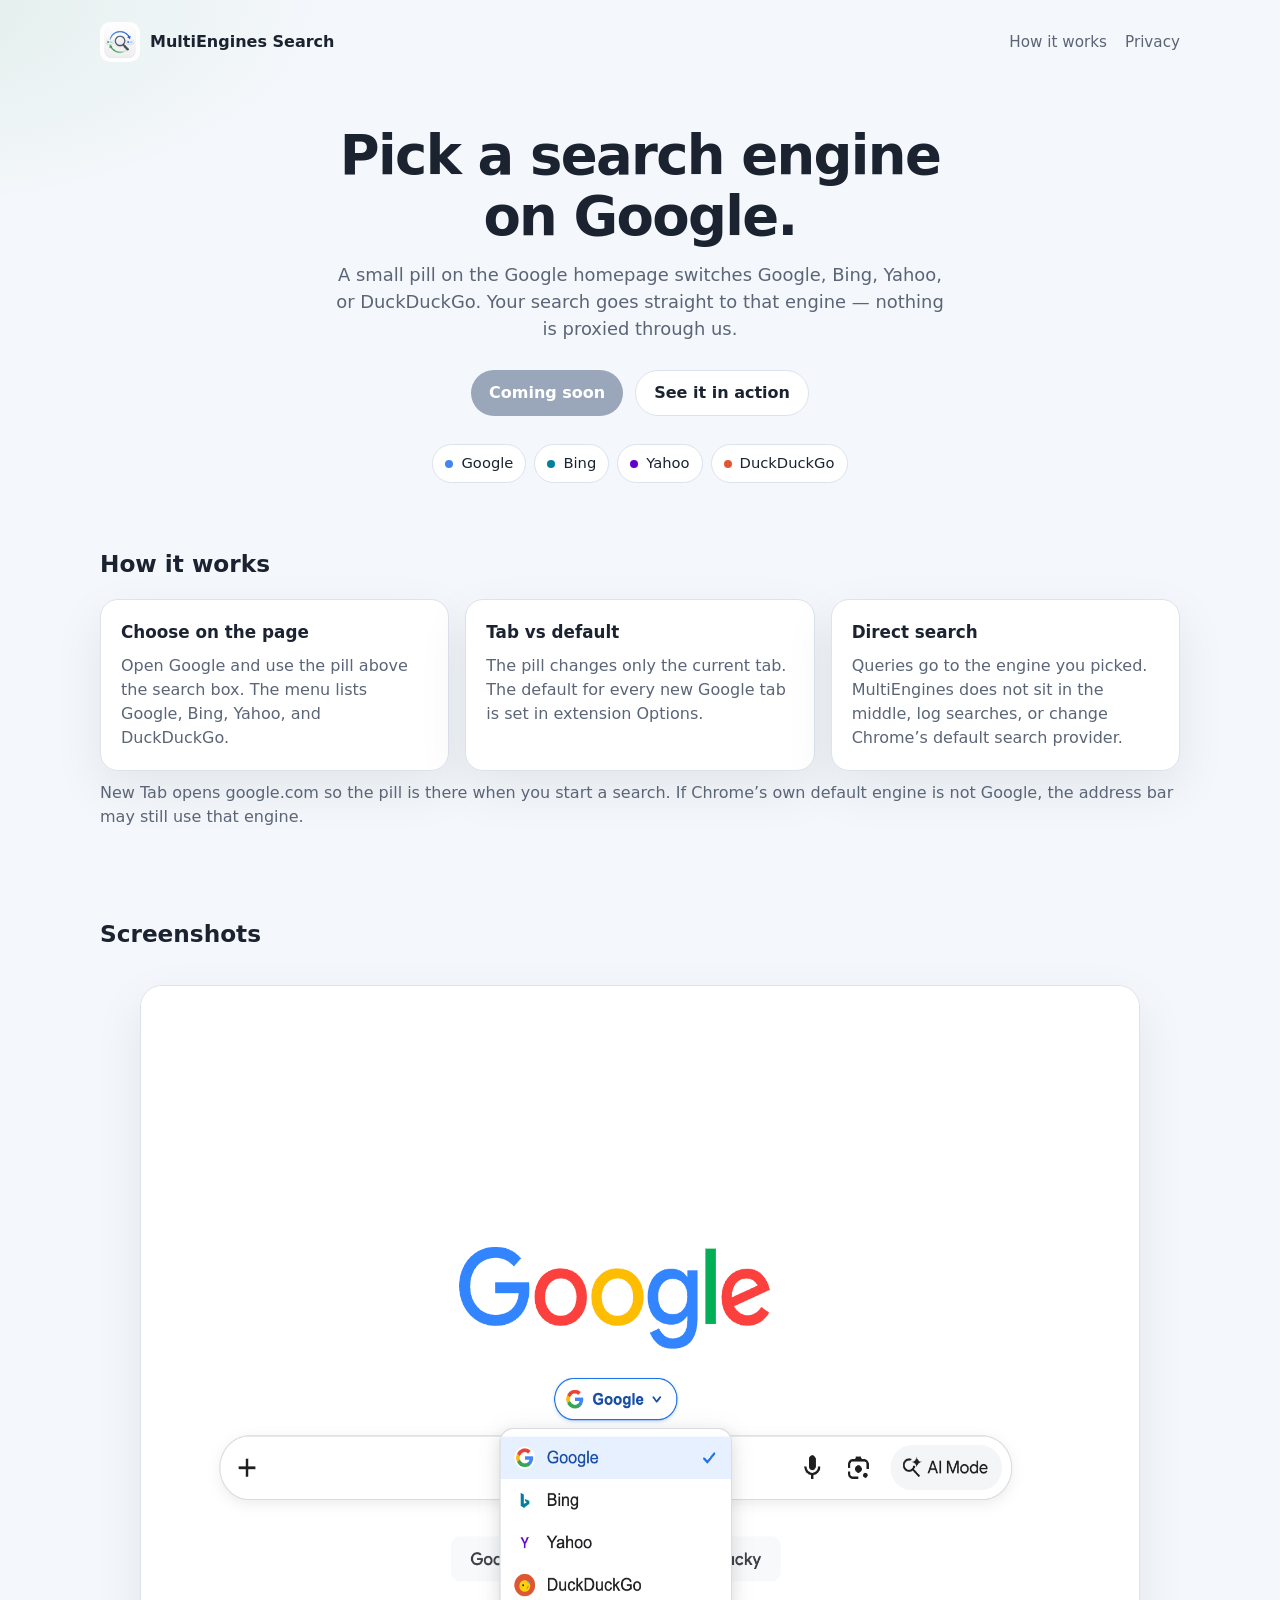
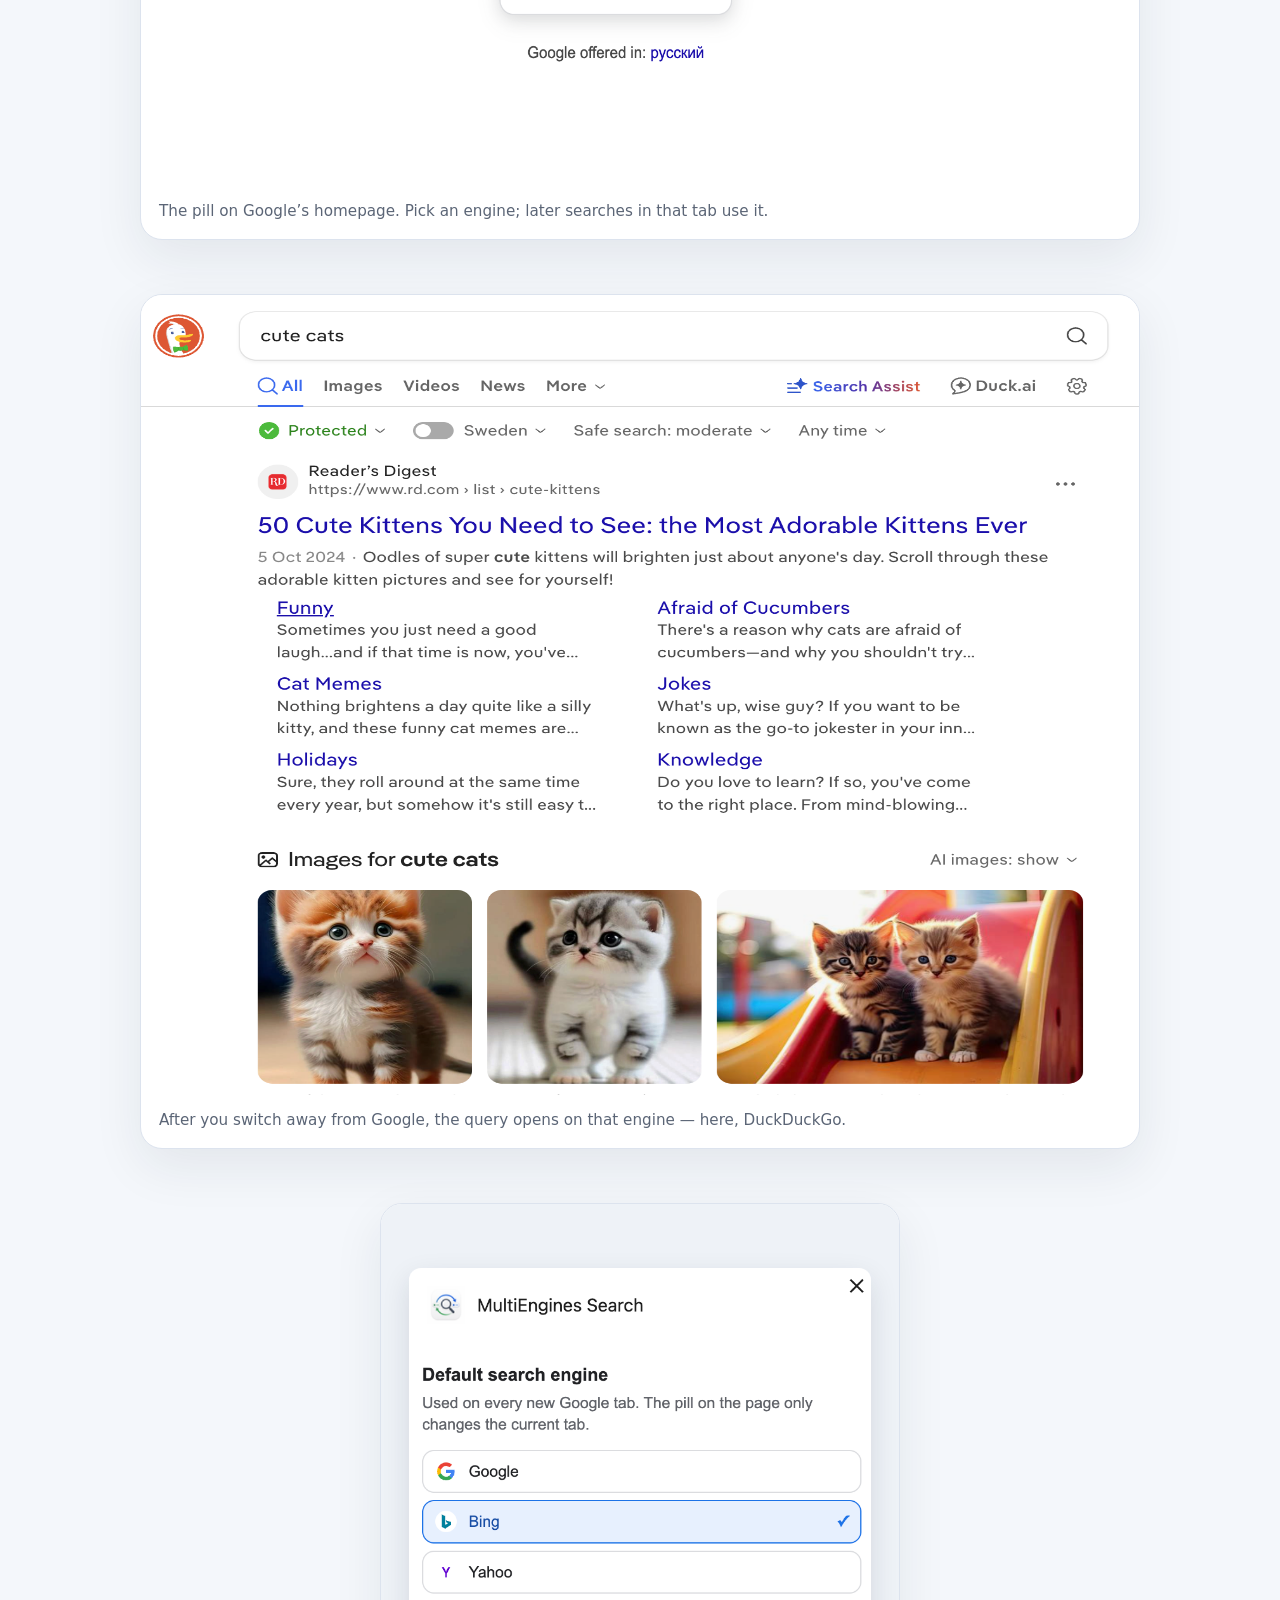
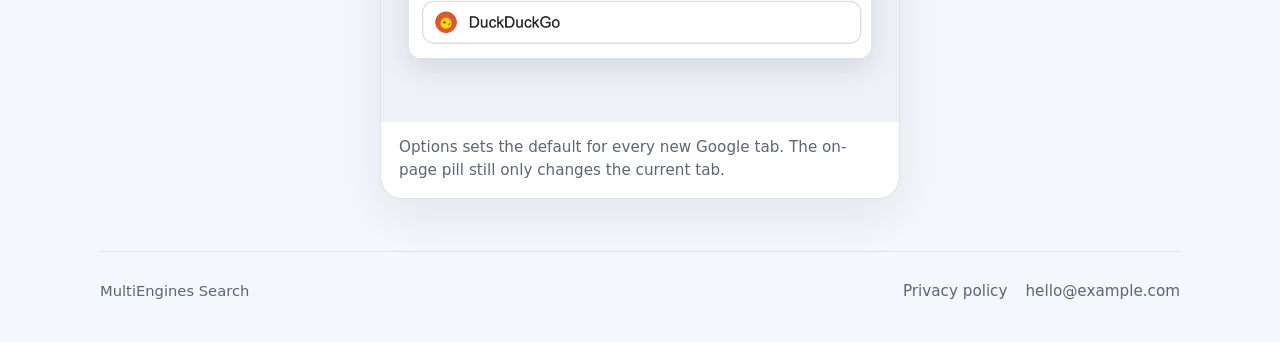
==== docs/index.html @ c35ba8ae "init(git): init docs site" ====
<!doctype html>
<html lang="en">
  <head>
    <meta charset="UTF-8" />
    <meta name="viewport" content="width=device-width, initial-scale=1" />
    <title>MultiEngines Search — Pick a search engine on Google</title>
    <meta
      name="description"
      content="A Chrome extension that adds an engine picker to Google. Search Google, Bing, Yahoo, or DuckDuckGo without changing Chrome’s default search provider."
    />
    <link rel="canonical" href="https://defaultsearch.online/" />
    <link rel="icon" href="assets/favicon.png" type="image/png" />
    <meta property="og:title" content="MultiEngines Search" />
    <meta
      property="og:description"
      content="Pick a search engine on Google. Searches go directly to the engine you choose — no proxy."
    />
    <meta property="og:url" content="https://defaultsearch.online/" />
    <meta property="og:image" content="https://defaultsearch.online/assets/logo.png" />
    <link rel="stylesheet" href="styles.css" />
  </head>
  <body>
    <header class="wrap site-header">
      <a class="brand" href="/">
        <img src="assets/logo.png" alt="" width="40" height="40" />
        MultiEngines Search
      </a>
      <nav class="nav">
        <a href="#how">How it works</a>
        <a href="privacy.html">Privacy</a>
      </nav>
    </header>

    <main>
      <section class="wrap hero">
        <h1>Pick a search engine on Google.</h1>
        <p class="lede">
          A small pill on the Google homepage switches Google, Bing, Yahoo, or
          DuckDuckGo. Your search goes straight to that engine — nothing is
          proxied through us.
        </p>
        <div class="actions">
          <a class="btn btn-primary" data-store-cta href="#">Coming soon</a>
          <a class="btn btn-ghost" href="#screens">See it in action</a>
        </div>
        <div class="engines" aria-label="Supported search engines">
          <span class="engine"><i class="g"></i> Google</span>
          <span class="engine"><i class="b"></i> Bing</span>
          <span class="engine"><i class="y"></i> Yahoo</span>
          <span class="engine"><i class="d"></i> DuckDuckGo</span>
        </div>
      </section>

      <section class="wrap section" id="how">
        <h2>How it works</h2>
        <div class="grid">
          <article class="card">
            <h3>Choose on the page</h3>
            <p>
              Open Google and use the pill above the search box. The menu lists
              Google, Bing, Yahoo, and DuckDuckGo.
            </p>
          </article>
          <article class="card">
            <h3>Tab vs default</h3>
            <p>
              The pill changes only the current tab. The default for every new
              Google tab is set in extension Options.
            </p>
          </article>
          <article class="card">
            <h3>Direct search</h3>
            <p>
              Queries go to the engine you picked. MultiEngines does not sit in
              the middle, log searches, or change Chrome’s default search
              provider.
            </p>
          </article>
        </div>
        <p class="note">
          New Tab opens google.com so the pill is there when you start a search.
          If Chrome’s own default engine is not Google, the address bar may
          still use that engine.
        </p>
      </section>

      <section class="wrap section" id="screens">
        <h2>Screenshots</h2>
        <div class="shots">
          <figure class="shot">
            <img
              src="assets/main_engine_switch.png"
              alt="Engine picker pill open on the Google homepage"
              width="1280"
              height="800"
            />
            <figcaption>
              The pill on Google’s homepage. Pick an engine; later searches in
              that tab use it.
            </figcaption>
          </figure>
          <figure class="shot">
            <img
              src="assets/duck_example_search.png"
              alt="Search results on DuckDuckGo after switching engines"
              width="1280"
              height="800"
            />
            <figcaption>
              After you switch away from Google, the query opens on that engine
              — here, DuckDuckGo.
            </figcaption>
          </figure>
          <figure class="shot square">
            <div class="frame">
              <img
                src="assets/options.png"
                alt="Extension options: default search engine list"
                width="700"
                height="600"
              />
            </div>
            <figcaption>
              Options sets the default for every new Google tab. The on-page
              pill still only changes the current tab.
            </figcaption>
          </figure>
        </div>
      </section>
    </main>

    <footer class="wrap site-footer">
      <span>MultiEngines Search</span>
      <nav class="nav">
        <a href="privacy.html">Privacy policy</a>
        <a data-email href="mailto:hello@example.com">hello@example.com</a>
      </nav>
    </footer>
    <script src="config.js"></script>
  </body>
</html>
---- docs/styles.css ----
:root {
  --blue: #2b7de9;
  --blue-deep: #1d5fc0;
  --green: #2ea44f;
  --ink: #1b2330;
  --muted: #5b6576;
  --bg: #f4f7fb;
  --card: #ffffff;
  --line: #dce3ee;
  --shadow: 0 18px 50px rgba(27, 35, 48, 0.08);
  --radius: 18px;
}

* {
  box-sizing: border-box;
}

html {
  scroll-behavior: smooth;
}

body {
  margin: 0;
  color: var(--ink);
  background:
    radial-gradient(1200px 500px at 80% -10%, rgba(43, 125, 233, 0.12), transparent 55%),
    radial-gradient(900px 420px at -10% 0%, rgba(46, 164, 79, 0.1), transparent 50%),
    var(--bg);
  font-family: "Segoe UI", system-ui, -apple-system, sans-serif;
  line-height: 1.5;
}

img {
  max-width: 100%;
  display: block;
}

a {
  color: var(--blue-deep);
}

.wrap {
  width: min(1080px, calc(100% - 40px));
  margin: 0 auto;
}

.site-header,
.site-footer {
  display: flex;
  align-items: center;
  justify-content: space-between;
  gap: 16px;
}

.site-header {
  padding: 22px 0 8px;
}

.brand {
  display: flex;
  align-items: center;
  gap: 10px;
  color: inherit;
  text-decoration: none;
  font-weight: 700;
}

.brand img {
  width: 40px;
  height: 40px;
  border-radius: 10px;
}

.nav {
  display: flex;
  gap: 18px;
}

.nav a {
  color: var(--muted);
  text-decoration: none;
  font-size: 0.95rem;
}

.nav a:hover {
  color: var(--ink);
}

.hero {
  padding: 56px 0 28px;
  text-align: center;
}

.hero h1 {
  margin: 0 auto 14px;
  max-width: 16ch;
  font-size: clamp(2.1rem, 5vw, 3.4rem);
  line-height: 1.12;
  letter-spacing: -0.03em;
}

.lede {
  margin: 0 auto 28px;
  max-width: 620px;
  color: var(--muted);
  font-size: 1.12rem;
}

.actions {
  display: flex;
  justify-content: center;
  gap: 12px;
  flex-wrap: wrap;
}

.btn {
  display: inline-flex;
  align-items: center;
  justify-content: center;
  min-height: 46px;
  padding: 0 18px;
  border-radius: 999px;
  text-decoration: none;
  font-weight: 650;
}

.btn-primary {
  background: linear-gradient(180deg, var(--blue), var(--blue-deep));
  color: #fff;
  box-shadow: 0 8px 20px rgba(43, 125, 233, 0.28);
}

.btn-primary.is-disabled {
  background: #9aa7bb;
  box-shadow: none;
  cursor: not-allowed;
}

.btn-ghost {
  background: #fff;
  color: var(--ink);
  border: 1px solid var(--line);
}

.engines {
  display: flex;
  justify-content: center;
  gap: 8px;
  flex-wrap: wrap;
  margin: 28px 0 0;
}

.engine {
  display: inline-flex;
  align-items: center;
  gap: 8px;
  padding: 7px 12px;
  border: 1px solid var(--line);
  border-radius: 999px;
  background: #fff;
  font-size: 0.92rem;
}

.engine i {
  width: 8px;
  height: 8px;
  border-radius: 50%;
}

.engine .g { background: #4285f4; }
.engine .b { background: #00809d; }
.engine .y { background: #6001d2; }
.engine .d { background: #de5833; }

.section {
  padding: 36px 0;
}

.section h2 {
  margin: 0 0 18px;
  font-size: 1.45rem;
}

.grid {
  display: grid;
  grid-template-columns: repeat(3, 1fr);
  gap: 16px;
}

.card {
  background: var(--card);
  border: 1px solid var(--line);
  border-radius: var(--radius);
  padding: 20px;
  box-shadow: var(--shadow);
}

.card h3 {
  margin: 0 0 8px;
  font-size: 1.05rem;
}

.card p {
  margin: 0;
  color: var(--muted);
}

.shots {
  display: grid;
  gap: 22px;
}

.shot {
  background: var(--card);
  border: 1px solid var(--line);
  border-radius: 22px;
  overflow: hidden;
  box-shadow: var(--shadow);
}

.shot figcaption {
  padding: 14px 18px 16px;
  color: var(--muted);
  font-size: 0.95rem;
}

.shot img {
  width: 100%;
  background: #eef2f7;
}

.shot.square {
  max-width: 520px;
  margin-inline: auto;
}

.shot.square .frame {
  aspect-ratio: 1;
  display: grid;
  place-items: center;
  padding: 28px;
  background: #eef2f7;
}

.shot.square img {
  width: auto;
  height: auto;
  max-width: 100%;
  max-height: 100%;
  object-fit: contain;
  border-radius: 12px;
  box-shadow: 0 10px 28px rgba(27, 35, 48, 0.12);
}

.note {
  margin-top: 10px;
  color: var(--muted);
}

.site-footer {
  padding: 28px 0 40px;
  border-top: 1px solid var(--line);
  color: var(--muted);
  font-size: 0.92rem;
}

.legal {
  max-width: 760px;
}

.legal h1 {
  margin: 28px 0 8px;
  font-size: 2rem;
}

.legal .meta {
  color: var(--muted);
  margin-bottom: 28px;
}

.legal h2 {
  margin: 28px 0 8px;
  font-size: 1.15rem;
}

.legal p,
.legal li {
  color: #334155;
}

@media (max-width: 800px) {
  .grid {
    grid-template-columns: 1fr;
  }

  .site-footer {
    flex-direction: column;
    align-items: flex-start;
  }
}
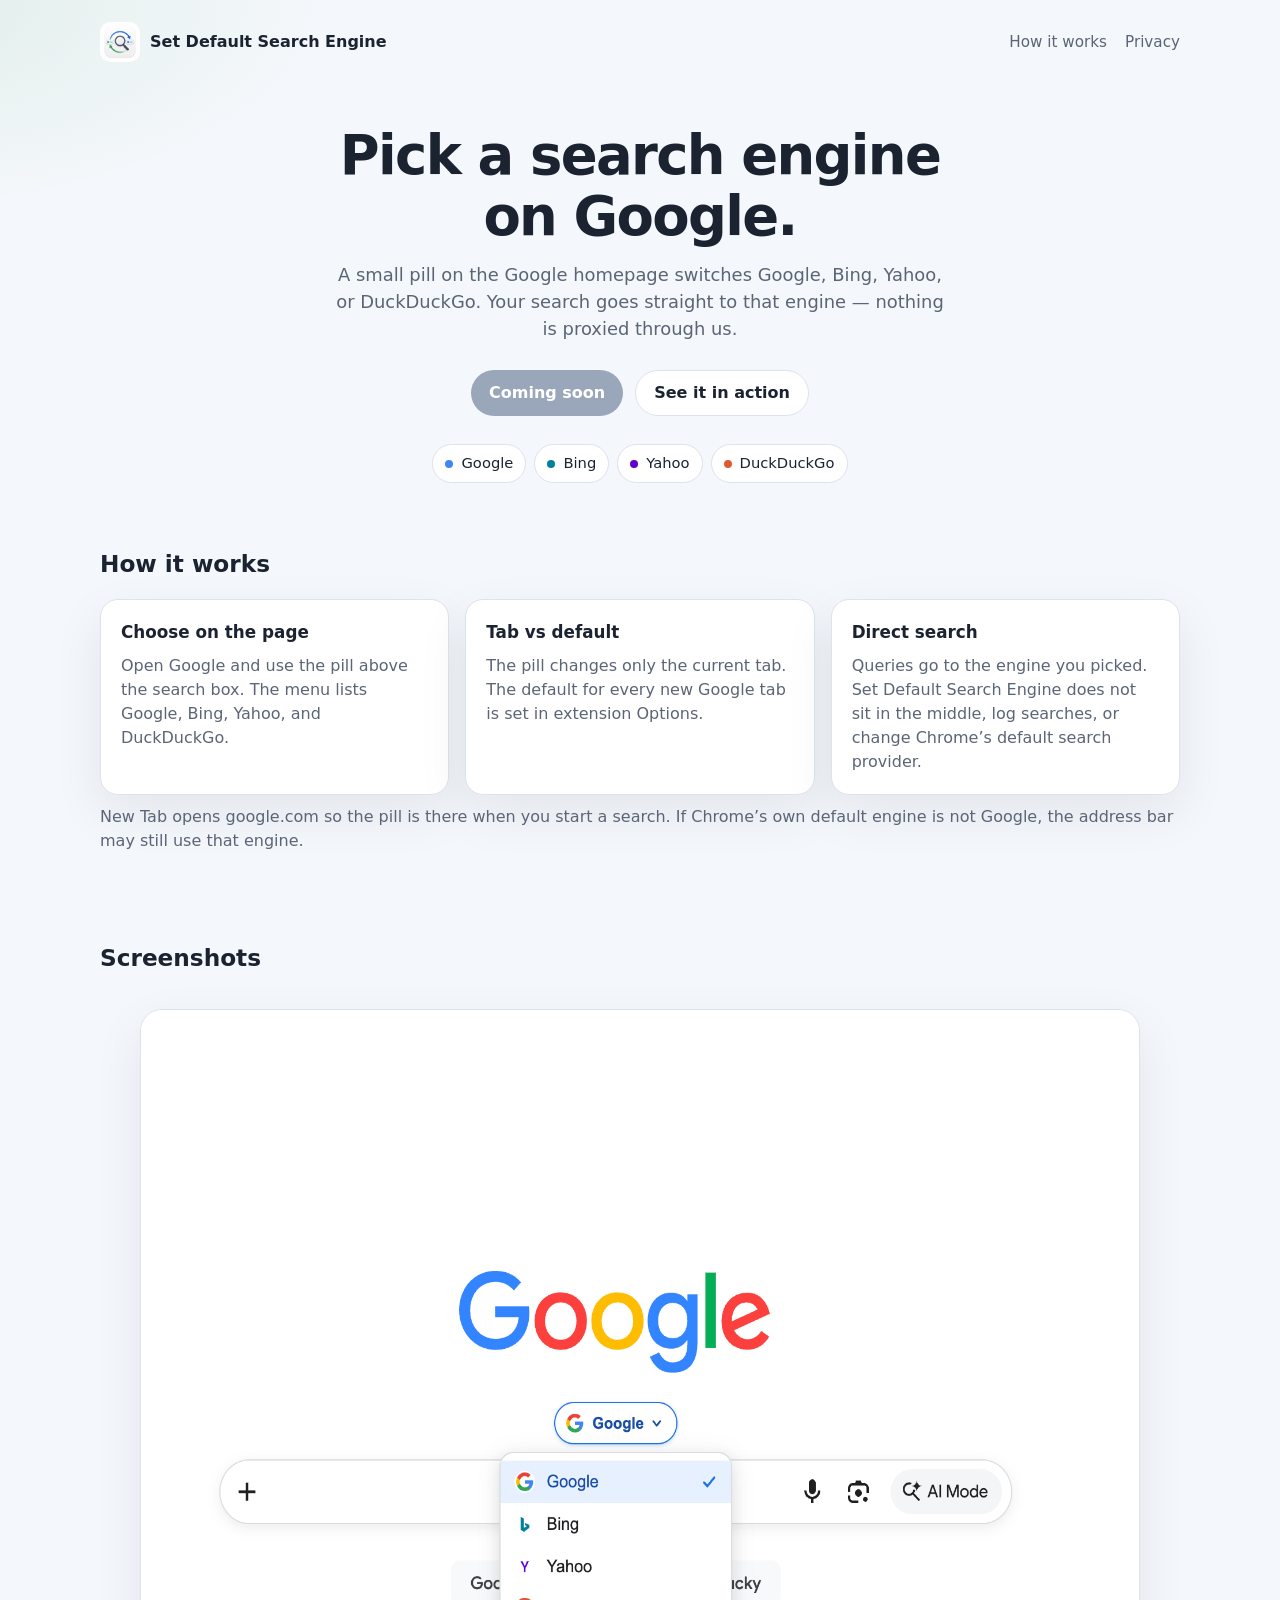
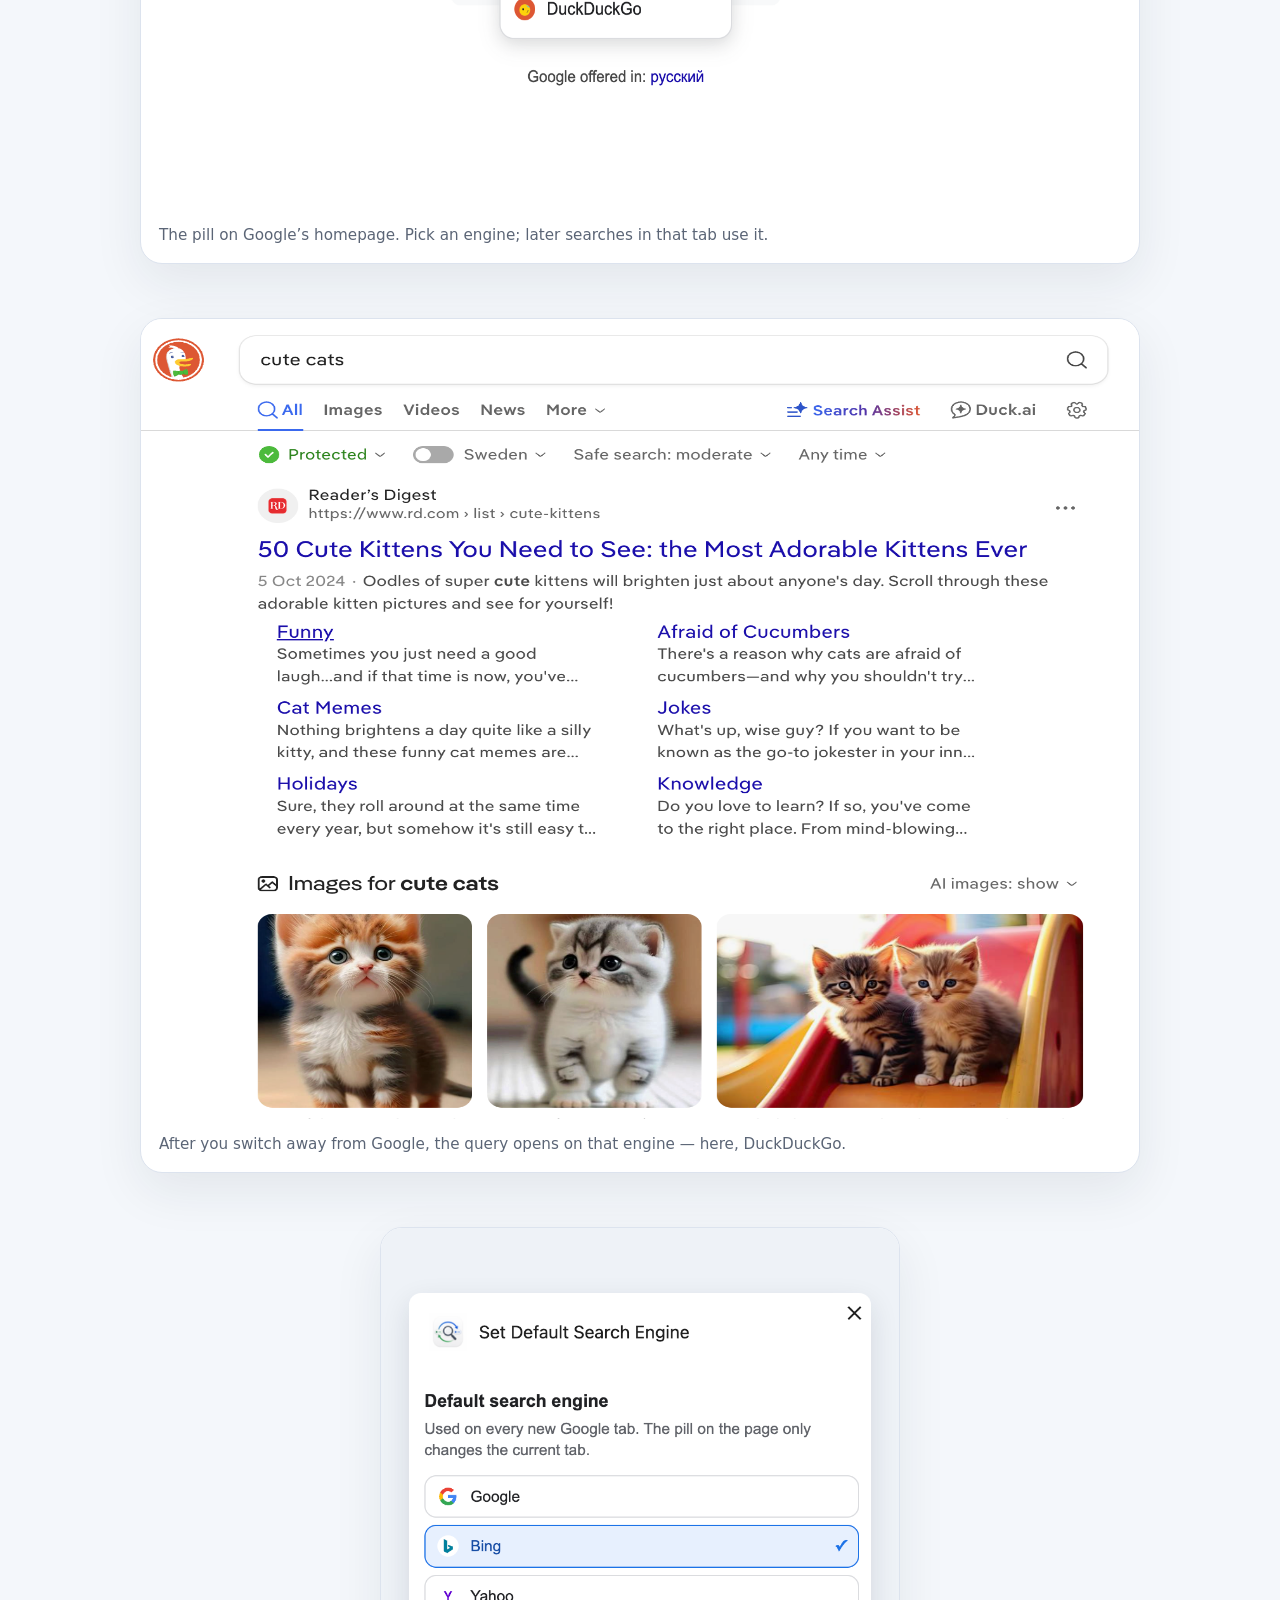
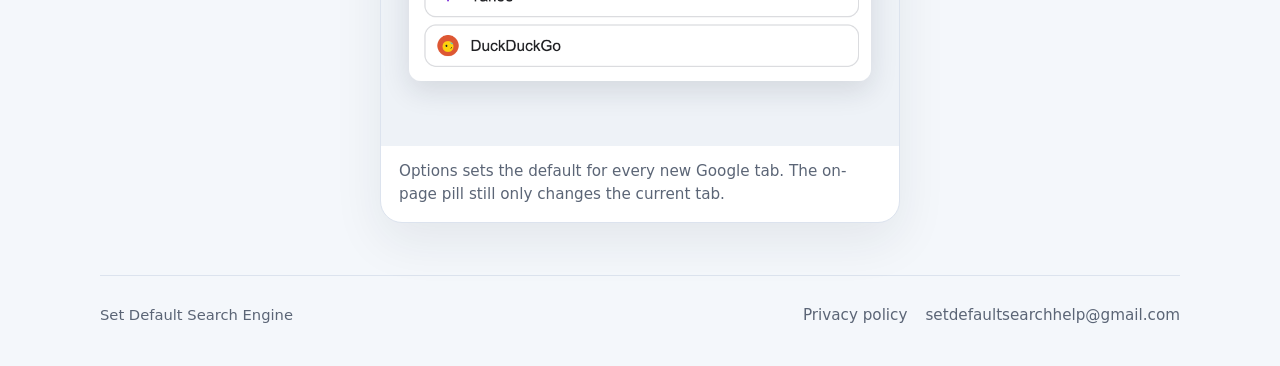
==== commit 0816f529: "Add files via upload" ====
--- a/docs/index.html
+++ b/docs/index.html
@@ -3,14 +3,14 @@
   <head>
     <meta charset="UTF-8" />
     <meta name="viewport" content="width=device-width, initial-scale=1" />
-    <title>MultiEngines Search — Pick a search engine on Google</title>
+    <title>Set Default Search Engine — Pick a search engine on Google</title>
     <meta
       name="description"
       content="A Chrome extension that adds an engine picker to Google. Search Google, Bing, Yahoo, or DuckDuckGo without changing Chrome’s default search provider."
     />
     <link rel="canonical" href="https://defaultsearch.online/" />
     <link rel="icon" href="assets/favicon.png" type="image/png" />
-    <meta property="og:title" content="MultiEngines Search" />
+    <meta property="og:title" content="Set Default Search Engine" />
     <meta
       property="og:description"
       content="Pick a search engine on Google. Searches go directly to the engine you choose — no proxy."
@@ -23,7 +23,7 @@
     <header class="wrap site-header">
       <a class="brand" href="/">
         <img src="assets/logo.png" alt="" width="40" height="40" />
-        MultiEngines Search
+        Set Default Search Engine
       </a>
       <nav class="nav">
         <a href="#how">How it works</a>
@@ -71,7 +71,7 @@
           <article class="card">
             <h3>Direct search</h3>
             <p>
-              Queries go to the engine you picked. MultiEngines does not sit in
+              Queries go to the engine you picked. Set Default Search Engine does not sit in
               the middle, log searches, or change Chrome’s default search
               provider.
             </p>
@@ -130,10 +130,12 @@
     </main>
 
     <footer class="wrap site-footer">
-      <span>MultiEngines Search</span>
+      <span>Set Default Search Engine</span>
       <nav class="nav">
         <a href="privacy.html">Privacy policy</a>
-        <a data-email href="mailto:hello@example.com">hello@example.com</a>
+        <a data-email href="mailto:setdefaultsearchhelp@gmail.com"
+          >setdefaultsearchhelp@gmail.com</a
+        >
       </nav>
     </footer>
     <script src="config.js"></script>
